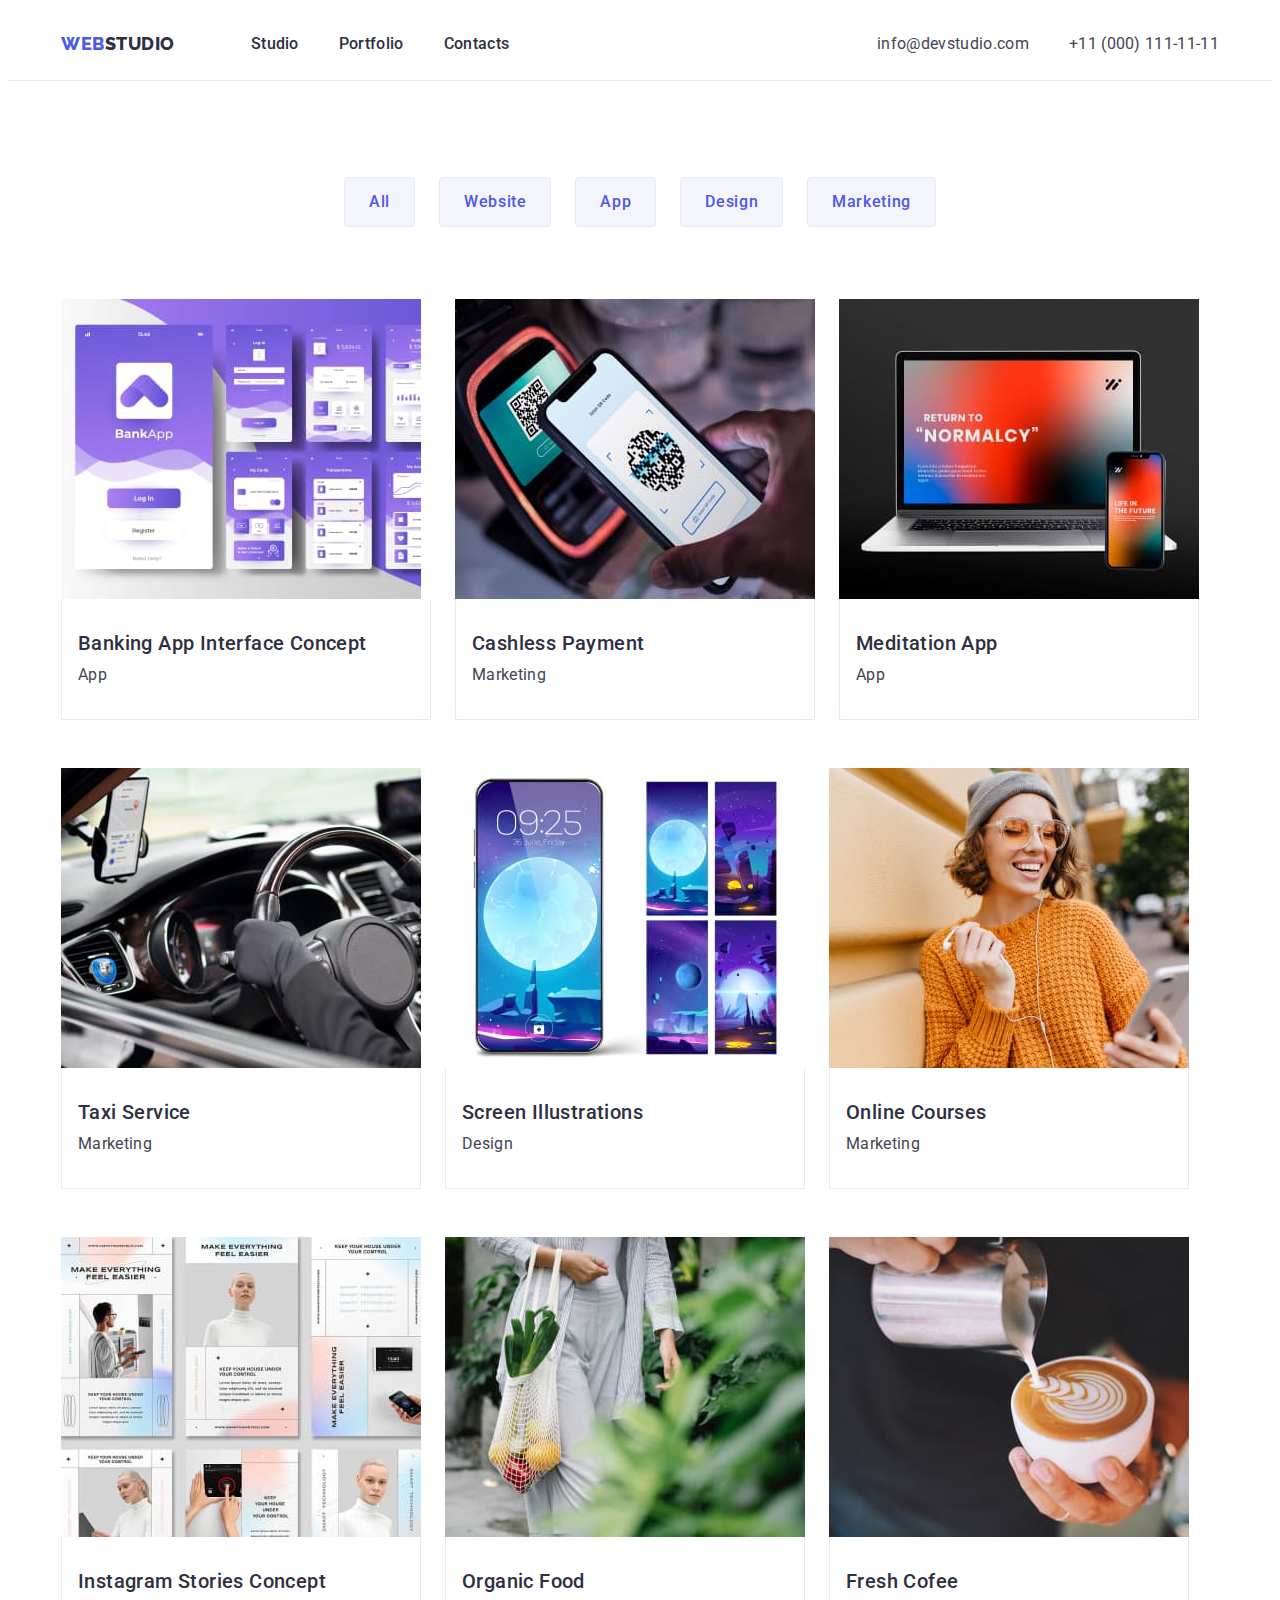
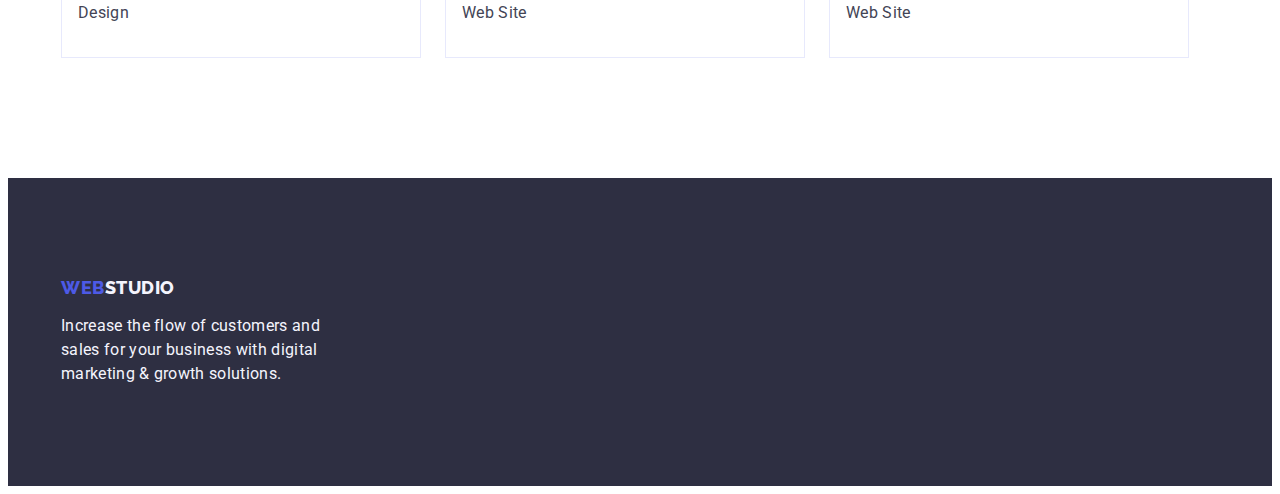
==== portfolio.html @ 30b89a4b "Update 1.0" ====
<!DOCTYPE html>
<html lang="en">
  <head>
    <meta charset="UTF-8" />
    <meta name="viewport" content="width=device-width, initial-scale=1.0" />
    <link
      rel="stylesheet"
      href="https://cdnjs.cloudflare.com/ajax/libs/modern-normalize/2.0.0/modern-normalize.css"
      integrity="sha512-gA2Bvu0/hw4oj0Lp8ZHjK+o3S4BE5m8d/wNVy6ktKLhHKPpWLQwv9ixzuWirWOakoJqlBdePq2NhoCaUOQ5npQ=="
      crossorigin="anonymous"
      referrerpolicy="no-referrer"
    />
    <link
      rel="stylesheet"
      href="node_modules/modern-normalize/modern-normalize.css"
    />
    <link rel="stylesheet" href="./css/styles.css" />
    <link rel="preconnect" href="https://fonts.googleapis.com" />
    <link rel="preconnect" href="https://fonts.gstatic.com" crossorigin />
    <link
      href="https://fonts.googleapis.com/css2?family=Raleway:wght@800&family=Roboto:wght@400;500;700;900&display=swap"
      rel="stylesheet"
    />
    <title>Document</title>
  </head>
  <body>
    <header class="top-header">
      <div class="container header-container">
        <nav class="part-navlinks">
          <a class="logo" href="./index.html"
            >WEB<span class="logo-part">STUDIO</span></a
          >
          <ul class="nav-menu">
            <li class="navlinks-items-list">
              <a class="navlinks" href="./index.html">Studio</a>
            </li>
            <li class="navlinks-items-list">
              <a class="navlinks" href="./portfolio.html">Portfolio</a>
            </li>
            <li class="navlinks-items-list">
              <a class="navlinks" href="#">Contacts</a>
            </li>
          </ul>
        </nav>
        <address class="part-contact-links">
          <ul class="contacts-list">
            <li>
              <a class="contacts" href="mailto:info@devstudio.com"
                >info@devstudio.com</a
              >
            </li>
            <li>
              <a class="contacts" href="tel:+11(000)111-11-11"
                >+11 (000) 111-11-11</a
              >
            </li>
          </ul>
        </address>
      </div>
    </header>
    <main>
      <section class="card-section">
        <div class="container">
          <h1 class="visually-hidden">Portfolio</h1>
          <ul class="button-list">
            <li>
              <button type="button" class="filtr">All</button>
            </li>
            <li>
              <button type="button" class="filtr">Website</button>
            </li>
            <li>
              <button type="button" class="filtr">App</button>
            </li>
            <li>
              <button type="button" class="filtr">Design</button>
            </li>
            <li>
              <button type="button" class="filtr">Marketing</button>
            </li>
          </ul>
          <ul class="main-links-list">
            <li class="main-links-item">
              <a class="main-links" href="#"
                ><img
                  src="./images/banking_app.jpg"
                  alt="Banking Application"
                  width="360"
                  height="300"
                />
                <div class="description-down">
                  <h3 class="third-heading">Banking App Interface Concept</h3>
                  <p class="paragrafs">App</p>
                </div>
              </a>
            </li>
            <li class="main-links-item">
              <a class="main-links" href="#"
                ><img
                  src="./images/cashless_payment.jpg"
                  alt="Cashless Payment"
                  width="360"
                  height="300"
                />
                <div class="description-down">
                  <h3 class="third-heading">Cashless Payment</h3>
                  <p class="paragrafs">Marketing</p>
                </div>
              </a>
            </li>
            <li class="main-links-item">
              <a class="main-links" href="#"
                ><img
                  src="./images/meditation_app.jpg"
                  alt="Application for Meditation"
                  width="360"
                  height="300"
                />
                <div class="description-down">
                  <h3 class="third-heading">Meditation App</h3>
                  <p class="paragrafs">App</p>
                </div></a
              >
            </li>
            <li class="main-links-item">
              <a class="main-links" href="#"
                ><img
                  src="./images/taxi_service.jpg"
                  alt="Taxi Service"
                  width="360"
                  height="300"
                />
                <div class="description-down">
                  <h3 class="third-heading">Taxi Service</h3>
                  <p class="paragrafs">Marketing</p>
                </div></a
              >
            </li>
            <li class="main-links-item">
              <a class="main-links" href="#"
                ><img
                  src="./images/screen_illustrations.jpg"
                  alt="Screen Illustrations"
                  width="360"
                  height="300"
                />
                <div class="description-down">
                  <h3 class="third-heading">Screen Illustrations</h3>
                  <p class="paragrafs">Design</p>
                </div></a
              >
            </li>
            <li class="main-links-item">
              <a class="main-links" href="#"
                ><img
                  src="./images/online_courses.jpg"
                  alt="Online Courses"
                  width="360"
                  height="300"
                />
                <div class="description-down">
                  <h3 class="third-heading">Online Courses</h3>
                  <p class="paragrafs">Marketing</p>
                </div></a
              >
            </li>
            <li class="main-links-item">
              <a class="main-links" href="#"
                ><img
                  src="./images/instagram_stories.jpg"
                  alt="Instagram Stories"
                  width="360"
                  height="300"
                />
                <div class="description-down">
                  <h3 class="third-heading">Instagram Stories Concept</h3>
                  <p class="paragrafs">Design</p>
                </div></a
              >
            </li>
            <li class="main-links-item">
              <a class="main-links" href="#"
                ><img
                  src="./images/organic_food.jpg"
                  alt="Organic Food"
                  width="360"
                  height="300"
                />
                <div class="description-down">
                  <h3 class="third-heading">Organic Food</h3>
                  <p class="paragrafs">Web Site</p>
                </div></a
              >
            </li>
            <li class="main-links-item">
              <a class="main-links" href="#"
                ><img
                  src="./images/fresh_cofee.jpg"
                  alt="Morning Fresh Cofee"
                  width="360"
                  height="300"
                />
                <div class="description-down">
                  <h3 class="third-heading">Fresh Cofee</h3>
                  <p class="paragrafs">Web Site</p>
                </div></a
              >
            </li>
          </ul>
        </div>
      </section>
    </main>
    <footer class="down">
      <div class="container">
        <a class="logo down-logo" href="./index.html"
          >WEB<span class="logo-down">STUDIO</span></a
        >
        <p class="credo">
          Increase the flow of customers and sales for your business with
          digital marketing & growth solutions.
        </p>
      </div>
    </footer>
  </body>
</html>
---- css/styles.css ----
:root {
  --iris: #4d5ae5;
  --cloud: #f4f4fd;
  --cornflover: #e7e9fc;
  --ocean: #404bbf;
  --slate: #434455;
  --navyblue: #2e2f42;
  --white: #fff;
}
body {
  font-family: Roboto, sans-serif;
  color: var(--navyblue, #2e2f42);
  font-weight: 400;
}
h1,
h2,
h3,
h4,
h5,
h6,
p {
  margin: 0;
}
.container {
  width: 1158px;
  margin: 0 auto;
  padding: 0 15px;
}
.section {
  padding-top: 120px;
  padding-bottom: 120px;
}
.card-section {
  padding: 96px 0px 120px 0px;
}
.credo {
  color: var(--cloud, #f4f4fd);
  font-size: 16px;
  line-height: 1.5;
  letter-spacing: 0.32px;
  background-color: var(--navyblue, #2e2f42);
  max-width: 264px;
}
.filtr {
  font-weight: 500;
  font-size: 16px;
  letter-spacing: 0.64px;
  line-height: 1.5;
  font-style: normal;
  color: var(--iris, #4d5ae5);
  text-align: center;
  background-color: var(--cloud, #f4f4fd);
  border-radius: 4px;
  border: 1px solid var(--cornflover, #e7e9fc);
  text-align: center;
  font-family: inherit;
  border-radius: 4px;
  padding: 12px 24px;
}
.filtr-list {
  margin-bottom: 72px;
}
.filtr-list:first-child {
  margin-left: 0px;
}
.filtr-list:last-child {
  margin-right: 0px;
}
.filtr:hover,
.filtr:focus {
  font-weight: 500;
  font-size: 16px;
  letter-spacing: 0.64px;
  line-height: 1.5;
  font-style: normal;
  color: var(--white, #fff);
  text-align: center;
  background-color: var(--ocean, #404bbf);
  border-radius: 4px;
  border: 1px solid transparent;
  text-align: center;
}
.contacts {
  font-size: 16px;
  font-style: normal;
  line-height: 1.5;
  letter-spacing: 0.32px;
  color: var(--slate, #434455);
  text-decoration: none;
  justify-content: space-between;
}
.contacts:hover,
.contacts:focus {
  color: var(--ocean, #404bbf);
}
.logo {
  font-family: Raleway, sans-serif;
  font-weight: 800;
  text-decoration: none;
  font-style: normal;
  line-height: 1.116;
  letter-spacing: 0.54px;
  text-transform: uppercase;
  font-size: 18px;
  color: var(--iris, #4d5ae5);
  margin-left: 0px;
}
.logo:hover,
.logo:focus {
  color: var(--iris, #4d5ae5);
}
.navlinks {
  font-size: 16px;
  font-style: normal;
  font-weight: 500;
  line-height: 1.5;
  letter-spacing: 0.32px;
  text-decoration: none;
  color: var(--navyblue, #2e2f42);
  padding-top: 24px;
  padding-bottom: 24px;
}
.navlinks:hover,
.navlinks:focus {
  color: var(--iris, #4d5ae5);
}
.main-links {
  text-decoration: none;
}
.description,
.job-position,
.section1 {
  font-size: 16px;
  line-height: 1.5;
  letter-spacing: 0.32px;
  color: var(--slate, #434455);
}
.nav-menu {
  display: flex;
  gap: 40px;
  list-style-type: none;
}
.job-position {
  margin-top: 0px;
  margin-bottom: 0px;
  text-align: center;
}
.description {
  margin-top: 0px;
  margin-bottom: 0px;
}
.order {
  background-color: var(--iris, #4d5ae5);
  color: var(--white, #fff);
  font-family: Roboto;
  font-size: 16px;
  font-style: normal;
  font-weight: 500;
  line-height: 1.5;
  display: block;
  margin: 0 auto;
  text-align: center;
  letter-spacing: 0.64px;
  padding: 16px 32px;
  border: none;
  border-radius: 4px;
  box-shadow: 0px 4px 4px 0px rgba(0, 0, 0, 0.15);
  min-width: 169px;
  height: 56px;
}
.order:hover {
  background-color: var(--ocean, #404bbf);
}
.third-heading {
  font-size: 20px;
  font-style: normal;
  font-weight: 500;
  line-height: 1.2;
  letter-spacing: 0.4px;
  /*hejka, w Figmie mamy headery nych kart wpisane jako Header 3 czy musimy to zmienić?*/
  color: var(--navyblue, #2e2f42);
  margin-bottom: 8px;
  padding-top: 0px;
  padding-bottom: 0px;
  margin-top: 0px;
}
.down-description > .third-heading {
  text-align: center;
}
.other-section {
  padding: 120px 0;
}
.second-heading {
  font-size: 36px;
  font-style: normal;
  font-weight: 700;
  line-height: 1.11;
  letter-spacing: 0.72px;
  text-align: center;
  text-transform: capitalize;
  margin-bottom: 72px;
}
.first-heading {
  color: var(--white, #fff);
  font-size: 56px;
  font-style: normal;
  font-weight: 700;
  line-height: 1.07;
  letter-spacing: 0.02em;
  max-width: 496px;
  text-align: center;
  margin: 0 auto;
  margin-bottom: 40px;
}
button {
  cursor: pointer;
}
.logo-part {
  color: var(--navyblue, #2e2f42);
}
.logo-down {
  color: var(--cloud, #f4f4fd);
}
.logo-part:hover,
.logo-part:focus,
.logo-down:hover,
.logo-down:focus {
  color: var(--iris, #4d5ae5);
}
.first-section {
  background-color: var(--navyblue, #2e2f42);
}
.second-section {
  background-color: var(--white, #fff);
  padding-top: 0;
}
.third-section {
  background-color: var(--cloud, #f4f4fd);
}
.down {
  background-color: var(--navyblue, #2e2f42);
  padding: 100px 0;
}
.paragrafs {
  color: var(--slate, #434455);
  font-family: inherit;
  font-size: 16px;
  font-style: normal;
  font-weight: inherit;
  line-height: 1.5;
  letter-spacing: 0.32px;
}
.top-header {
  height: 72px;
  border-bottom: 1px solid var(--cornflower, #e7e9fc);
  display: flex;
}
.top-header > .container {
  display: flex;
  align-items: center;
}
a {
  text-decoration: none;
}

ul {
  list-style: none;
  margin: 0;
  padding-left: 0;
  padding-inline-start: 0px;
}
.part-navlinks {
  display: flex;
  align-items: center;
  margin-left: 0;
  margin-right: auto;
}
.part-contact-links {
  display: flex;
  align-items: center;
}
.part-navlinks > .logo {
  margin-left: 0px;
  margin-right: 76px;
}
.navlinks-items-list {
  padding: 24px 0;
}
.navlinks-items-list:last-child {
  margin-right: 0px;
}

.contacts-list {
  display: flex;
  gap: 40px;
}

/*.button-container {
  display: flex;
  flex-wrap: wrap;
  flex-direction: column;
  align-items: center;
  justify-content: center;
  gap: 10px;
}*/

.description-item {
  max-width: 264px;
}
.block-description {
  flex-wrap: nowrap;
  display: flex;
  gap: 24px;
}
.description-item:first-child {
  flex-basis: calc((100%-72px) / 4);
}
.description-item:last-child {
  margin-right: 0px;
}
.images-section {
  display: flex;
  flex-wrap: nowrap;
  gap: 24px;
}

.images-section-item:last-child {
  margin-right: 0px;
}
.job-images-section {
  display: flex;
  flex-wrap: nowrap;
  gap: 24px;
}
.third-section > .second-heading {
  display: flex;
  justify-content: center;
}
.images-section2 {
  display: flex;
  flex-wrap: nowrap;
  row-gap: 24px;
  align-items: center;
  flex-direction: row;
}
.images-section-item2 {
  border-radius: 0px 0px 4px 4px;
  background: var(--white, #fff);
  box-shadow: 0px 2px 1px 0px rgba(46, 47, 66, 0.08),
    0px 1px 1px 0px rgba(46, 47, 66, 0.16),
    0px 1px 6px 0px rgba(46, 47, 66, 0.08);
}
.images-section-item2:first-child {
  margin-left: 0px;
}
.images-section-item2:last-child {
  margin-right: 0px;
}
.footer-container {
  /*display: flex;*/
  flex-direction: column;
  justify-content: flex-start;
}
.footer-container > .logo {
  gap: 17.5px;
}
.footer-container > .credo {
  max-width: 264px;
}
.visually-hidden:not(:focus):not(:active) {
  clip: rect(0 0 0 0);
  clip-path: inset(100%);
  height: 1px;
  overflow: hidden;
  position: absolute;
  white-space: nowrap;
  width: 1px;
}
/*ten visually-hidden nam polecał trener kijhank*/
/*.visually-hidden {
  position: absolute;
  width: 1px;
  height: 1px;
  margin: -1px;
  border: 0;
  padding: 0;
  podany panem visually hidden nie działa
}*/
.button-list {
  display: flex;
  align-items: center;
  justify-content: center;
  margin-bottom: 72px;
  gap: 24px;
}
.main-links-list {
  display: flex;
  flex-wrap: wrap;
  column-gap: 24px;
  row-gap: 48px;
}
.main-links-item:nth-child(1n + 3) {
  margin-left: 0px;
}
.main-links-item:first-child {
  width: calc((100% - 48px) / 3);
}
.down-description {
  padding: 32px 16px;
}
img {
  display: block;
  max-width: 100%;
  height: auto;
}
.first-section {
  padding: 188px 0px;
}
/*.footer-container > .logo {
  display: inline-block;
  margin-bottom: 16px;
}*/
.down-logo {
  display: inline-block;
  margin-bottom: 16px;
}

.description-down {
  padding: 32px 16px;
  border: 1px solid var(--cornflower, #e7e9fc);
  border-top: none;
}
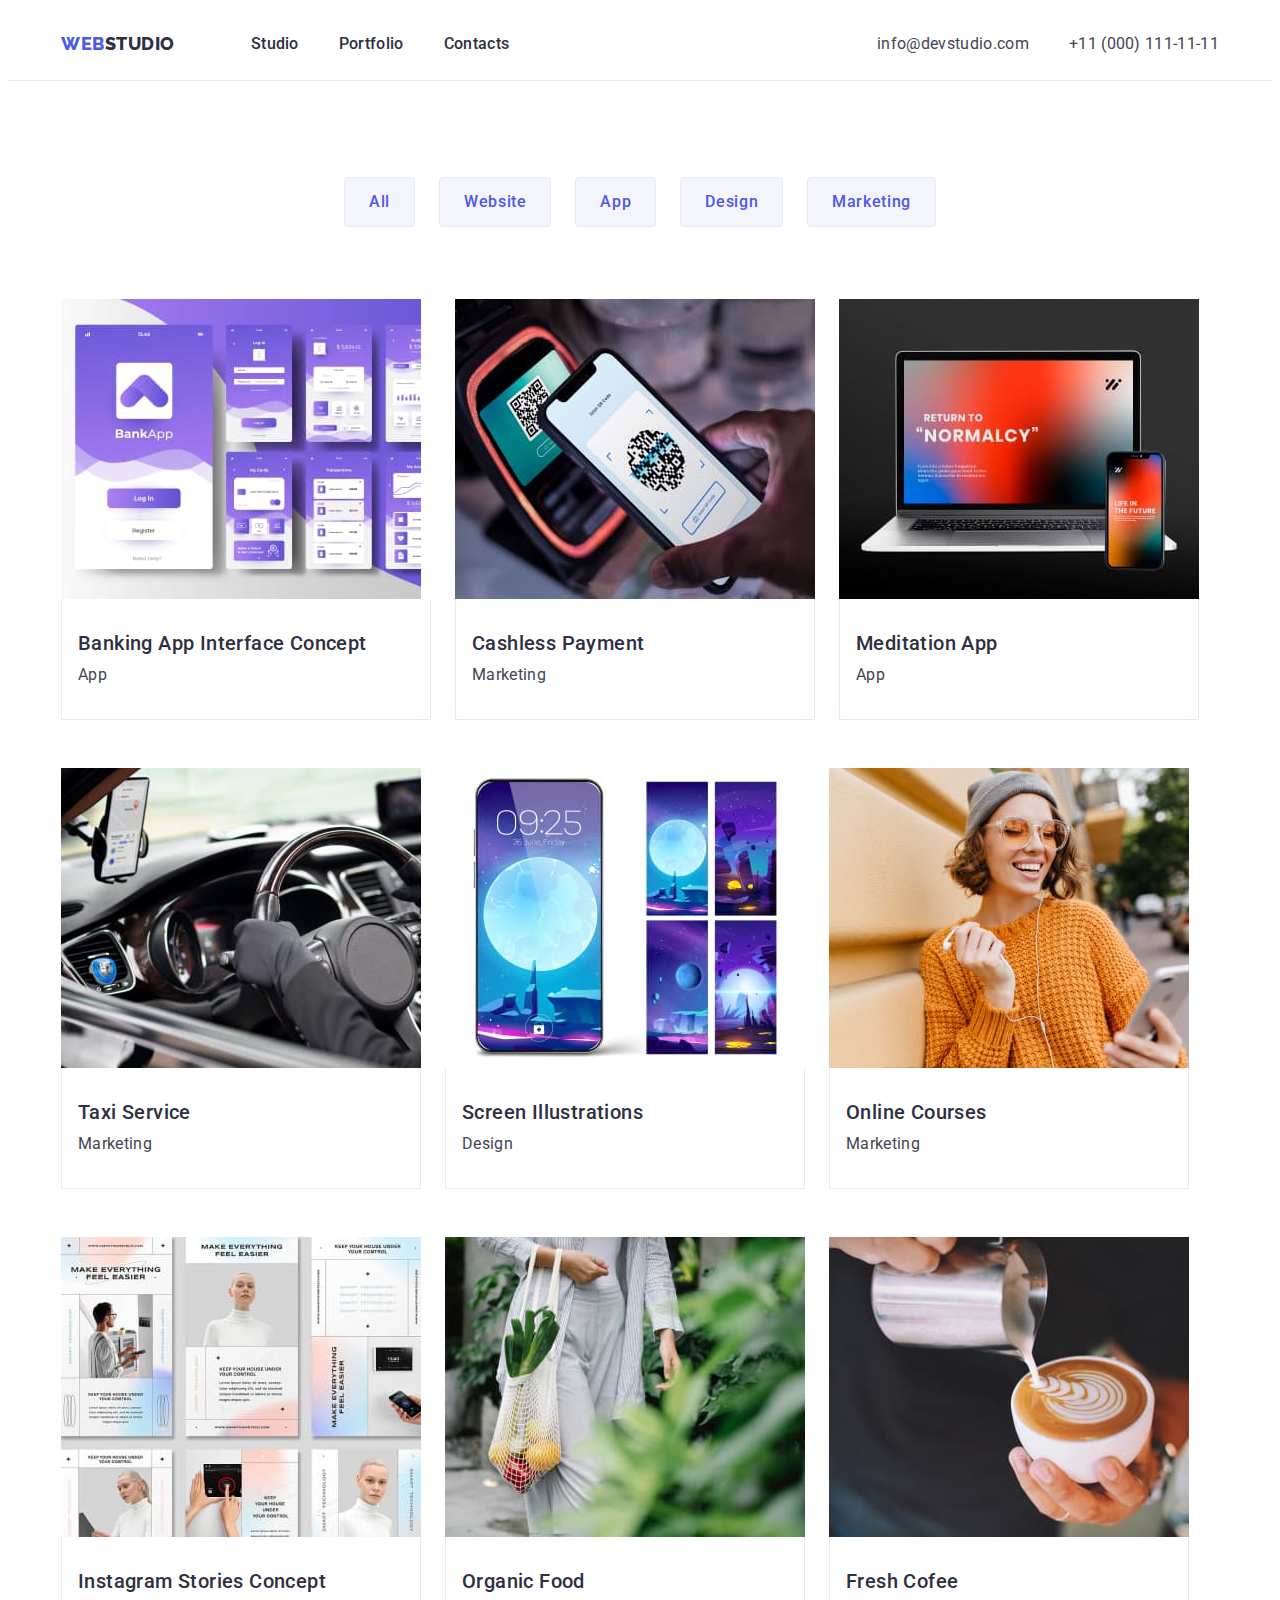
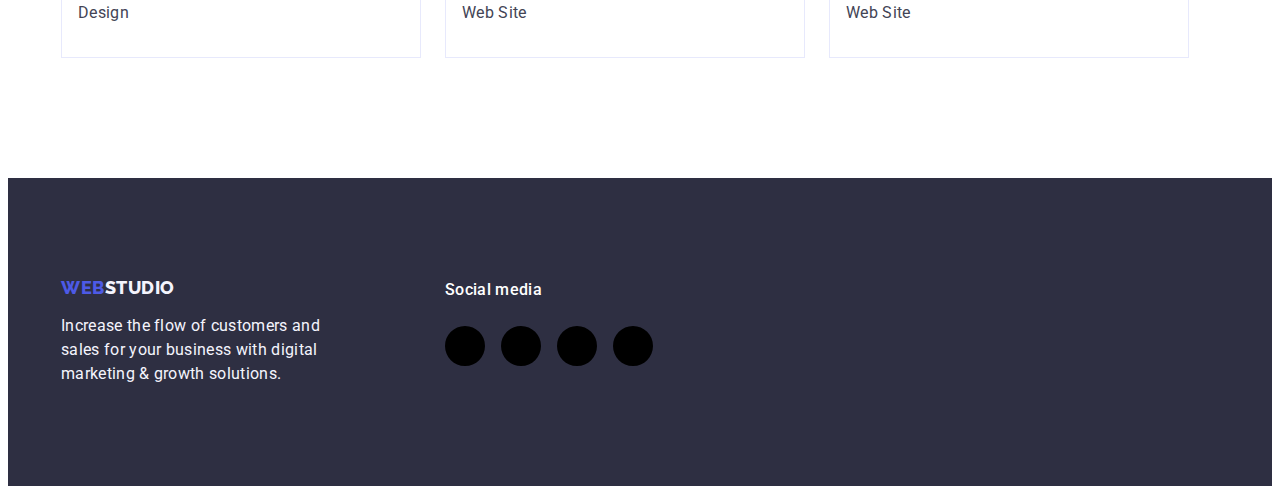
==== commit 818610eb: "Update 2.0" ====
--- a/portfolio.html
+++ b/portfolio.html
@@ -211,14 +211,53 @@
       </section>
     </main>
     <footer class="down">
-      <div class="container">
-        <a class="logo down-logo" href="./index.html"
-          >WEB<span class="logo-down">STUDIO</span></a
-        >
-        <p class="credo">
-          Increase the flow of customers and sales for your business with
-          digital marketing & growth solutions.
-        </p>
+      <div class="container footer-container">
+        <div>
+          <a class="logo down-logo" href="./index.html"
+            >WEB<span class="logo-down">STUDIO</span></a
+          >
+          <p class="credo">
+            Increase the flow of customers and sales for your business with
+            digital marketing & growth solutions.
+          </p>
+        </div>
+        <div class="footer-div">
+          <p class="social">Social media</p>
+          <div class="footer-icon">
+            <svg
+              class="team-description"
+              width="40"
+              height="40"
+              wievBox="0 0 16 16"
+            >
+              <use href="./images/icons.svg#icon-Instagram"></use>
+            </svg>
+            <svg
+              class="team-description"
+              width="40"
+              height="40"
+              wievBox="0 0 16 16"
+            >
+              <use href="./images/icons.svg#icon-Twitter"></use>
+            </svg>
+            <svg
+              class="team-description"
+              width="40"
+              height="40"
+              wievBox="0 0 16 16"
+            >
+              <use href="./images/icons.svg#icon-Facebook"></use>
+            </svg>
+            <svg
+              class="team-description"
+              width="40"
+              height="40"
+              wievBox="0 0 16 16"
+            >
+              <use href="./images/icons.svg#icon-Linkedin"></use>
+            </svg>
+          </div>
+        </div>
       </div>
     </footer>
   </body>
--- a/css/styles.css
+++ b/css/styles.css
@@ -6,6 +6,8 @@
   --slate: #434455;
   --navyblue: #2e2f42;
   --white: #fff;
+  --lightslate: #8e8f99;
+  --green: #31d0aa;
 }
 body {
   font-family: Roboto, sans-serif;
@@ -79,6 +81,7 @@
   border-radius: 4px;
   border: 1px solid transparent;
   text-align: center;
+  box-shadow: 0px 4px 4px 0px rgba(0, 0, 0, 0.15);
 }
 .contacts {
   font-size: 16px;
@@ -229,12 +232,16 @@
 }
 .first-section {
   background-color: var(--navyblue, #2e2f42);
+  background-image: linear-gradient(#2e2f42b2 70%, #2e2f42b2),
+    url('../images/dewelopers_workspace.jpg');
+  max-width: 1440px;
+  margin: auto;
 }
 .second-section {
   background-color: var(--white, #fff);
   padding-top: 0;
 }
-.third-section {
+.our-team {
   background-color: var(--cloud, #f4f4fd);
 }
 .down {
@@ -332,7 +339,7 @@
   flex-wrap: nowrap;
   gap: 24px;
 }
-.third-section > .second-heading {
+.our-team > .second-heading {
   display: flex;
   justify-content: center;
 }
@@ -357,8 +364,8 @@
   margin-right: 0px;
 }
 .footer-container {
-  /*display: flex;*/
-  flex-direction: column;
+  display: flex;
+  flex-direction: row;
   justify-content: flex-start;
 }
 .footer-container > .logo {
@@ -399,6 +406,12 @@
   column-gap: 24px;
   row-gap: 48px;
 }
+.main-links-item:hover,
+.main-links-item:focus {
+  box-shadow: 0px 2px 1px 0px rgba(46, 47, 66, 0.08),
+    0px 1px 1px 0px rgba(46, 47, 66, 0.16),
+    0px 1px 6px 0px rgba(46, 47, 66, 0.08);
+}
 .main-links-item:nth-child(1n + 3) {
   margin-left: 0px;
 }
@@ -430,3 +443,83 @@
   border: 1px solid var(--cornflower, #e7e9fc);
   border-top: none;
 }
+.svg-icons {
+  width: 264px;
+  height: 112px;
+  margin-bottom: 8px;
+}
+.team-description {
+  width: 40px;
+  height: 40px;
+  margin-top: 8px;
+}
+.team-description:hover,
+.team-description:focus svg {
+  fill: var(--green, #31d0aa);
+}
+.svg-div {
+  width: 232px;
+  margin-inline: auto;
+  display: flex;
+  justify-content: space-between;
+}
+.customers-section {
+  padding: 120px 0;
+}
+.customers-section > h2 {
+  font-family: Roboto;
+  font-size: 36px;
+  font-style: normal;
+  color: var(--navyblue, #2e2f42);
+  text-align: center;
+  font-weight: 700;
+  line-height: 1.11;
+  letter-spacing: 0.72px;
+  text-transform: capitalize;
+}
+.customers-list {
+  display: flex;
+  align-items: center;
+  justify-content: center;
+  gap: 24px;
+}
+.customers-number {
+  margin-top: 72px;
+  border-radius: 4px;
+  border: 1px solid var(--lightslate, #8e8f99);
+}
+.customers-number:hover,
+.customers-number:focus {
+  border: 1px solid var(--ocean, #404bbf);
+}
+
+.clients {
+  fill: var(--lightslate, #8e8f99);
+}
+.clients:hover,
+.clients:focus {
+  fill: var(--ocean, #404bbf);
+}
+
+.social {
+  color: var(--white, #fff);
+  font-family: Roboto;
+  font-size: 16px;
+  font-style: normal;
+  font-weight: 500;
+  line-height: 1.5;
+  letter-spacing: 0.32px;
+  margin-bottom: 16px;
+}
+.footer-div {
+  margin-left: 120px;
+  gap: 16px;
+}
+.footer-div > .team-description {
+  margin-top: 0;
+}
+.footer-icon {
+  display: flex;
+  flex-direction: row;
+  gap: 16px;
+}
